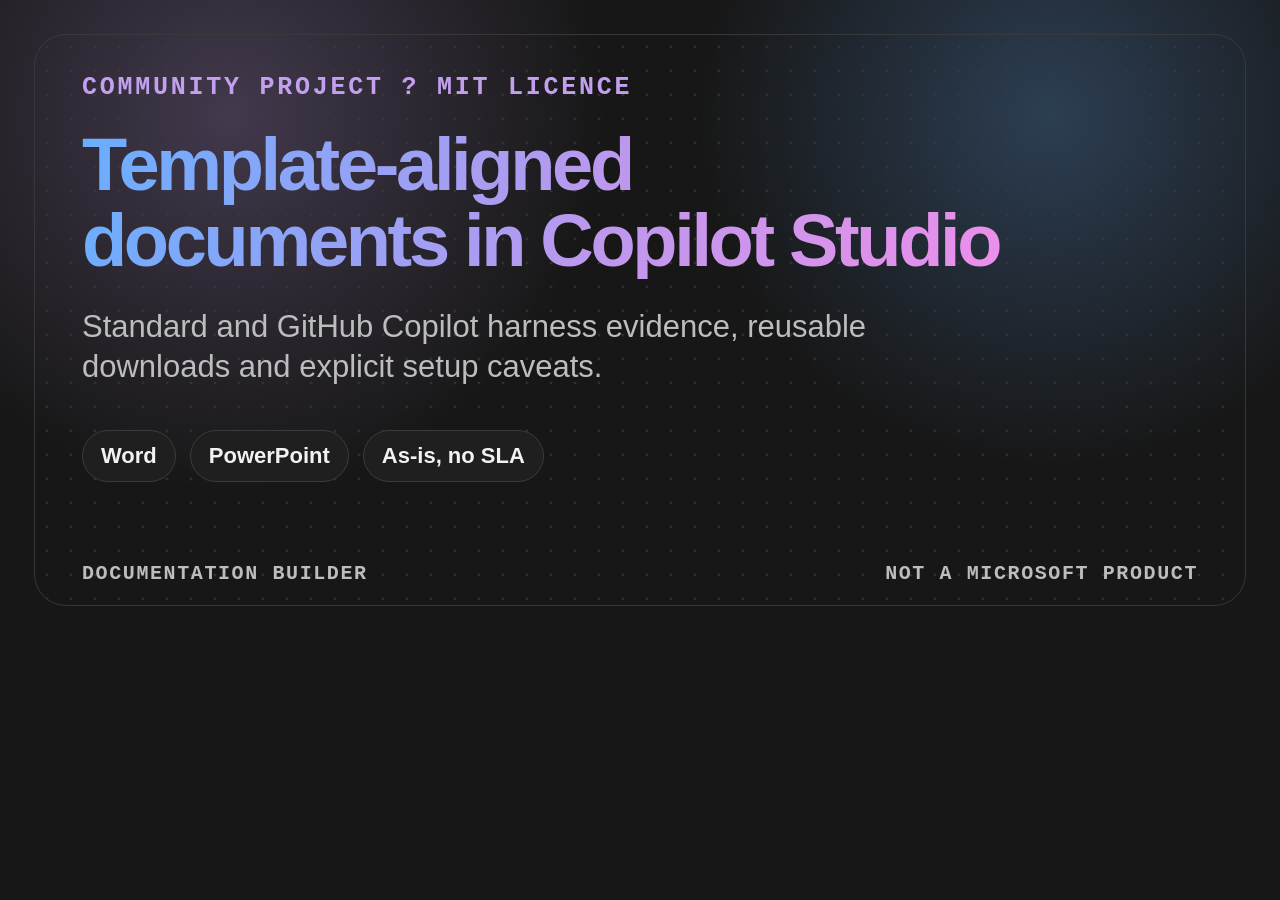
==== docs/og.html @ ee0b1314 "Restyle documentation builder site - Apply the shared GitHub Pages documentation design layer with d" ====
<!doctype html>
<html lang="en-GB" data-theme="dark">
<head>
<meta charset="utf-8">
<meta name="viewport" content="width=device-width, initial-scale=1">
<meta name="color-scheme" content="dark light">
<title>Copilot Studio Documentation Builder social preview</title>
<style>
:root { --cp-bg: #171717; --cp-surface: #1f1f1f; --cp-border: #3b3b3b; --cp-text: #f2f2f2; --cp-text-muted: #bdbdbd; --cp-accent: #c3a0ef; --cp-chart-blue: #69aeff; --cp-chart-purple: #bc98ed; --cp-chart-magenta: #ed8fea; --cp-transparent: transparent; }
* { box-sizing: border-box; }
body { margin: 0; width: 1280px; height: 640px; overflow: hidden; background: var(--cp-bg); color: var(--cp-text); font-family: "Segoe UI", Aptos, Calibri, sans-serif; }
.card { position: relative; width: 1280px; height: 640px; padding: 72px 82px; background: radial-gradient(circle at 18% 18%, color-mix(in srgb, var(--cp-accent) 25%, transparent), transparent 32%), radial-gradient(circle at 82% 18%, color-mix(in srgb, var(--cp-chart-blue) 26%, transparent), transparent 30%), var(--cp-bg); }
.card::before { content: ""; position: absolute; inset: 34px; border: 1px solid var(--cp-border); border-radius: 32px; background-image: radial-gradient(circle, color-mix(in srgb, var(--cp-border) 75%, transparent) 1px, transparent 1.8px); background-size: 24px 24px; opacity: .9; }
.content { position: relative; z-index: 1; max-width: 930px; }
.kicker { margin: 0 0 22px; color: var(--cp-accent); font: 700 25px/1.3 Consolas, "Courier New", monospace; letter-spacing: .11em; text-transform: uppercase; }
h1 { margin: 0; font-size: 74px; line-height: 1.03; letter-spacing: -.045em; font-weight: 650; color: var(--cp-chart-blue); }
@supports (background-clip: text) { h1 { background: linear-gradient(105deg, var(--cp-chart-blue), var(--cp-chart-purple) 56%, var(--cp-chart-magenta)); -webkit-background-clip: text; background-clip: text; color: var(--cp-transparent); -webkit-text-fill-color: var(--cp-transparent); } }
p { max-width: 820px; margin: 28px 0 0; color: var(--cp-text-muted); font-size: 31px; line-height: 1.28; }
.badges { display: flex; gap: 14px; margin-top: 44px; }
.badge { padding: 12px 18px; border: 1px solid var(--cp-border); border-radius: 999px; background: var(--cp-surface); color: var(--cp-text); font-size: 22px; font-weight: 650; }
.footer { position: absolute; left: 82px; right: 82px; bottom: 54px; display: flex; justify-content: space-between; color: var(--cp-text-muted); font: 700 20px/1.2 Consolas, "Courier New", monospace; letter-spacing: .08em; text-transform: uppercase; }
</style>
</head>
<body>
  <main class="card" aria-label="Copilot Studio Documentation Builder social preview">
    <section class="content">
      <p class="kicker">Community project ? MIT licence</p>
      <h1>Template-aligned documents in Copilot Studio</h1>
      <p>Standard and GitHub Copilot harness evidence, reusable downloads and explicit setup caveats.</p>
      <div class="badges"><span class="badge">Word</span><span class="badge">PowerPoint</span><span class="badge">As-is, no SLA</span></div>
    </section>
    <div class="footer"><span>Documentation Builder</span><span>Not a Microsoft product</span></div>
  </main>
</body>
</html>
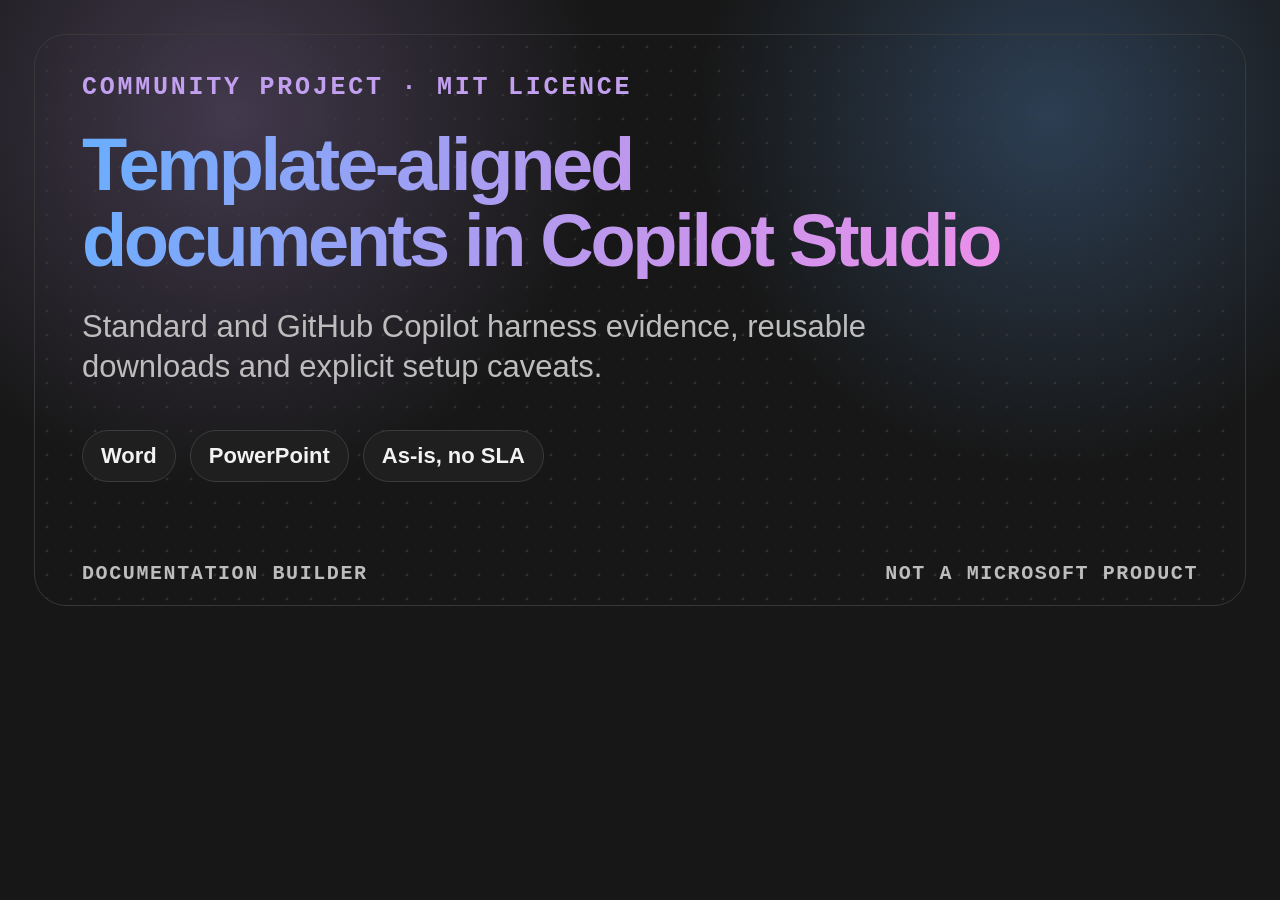
==== commit c1a3f28c: "Fix mangled separators, arrows and social card - Restore the middle dots, en dash and arrows on the " ====
--- a/docs/og.html
+++ b/docs/og.html
@@ -24,7 +24,7 @@
 <body>
   <main class="card" aria-label="Copilot Studio Documentation Builder social preview">
     <section class="content">
-      <p class="kicker">Community project ? MIT licence</p>
+      <p class="kicker">Community project &middot; MIT licence</p>
       <h1>Template-aligned documents in Copilot Studio</h1>
       <p>Standard and GitHub Copilot harness evidence, reusable downloads and explicit setup caveats.</p>
       <div class="badges"><span class="badge">Word</span><span class="badge">PowerPoint</span><span class="badge">As-is, no SLA</span></div>
